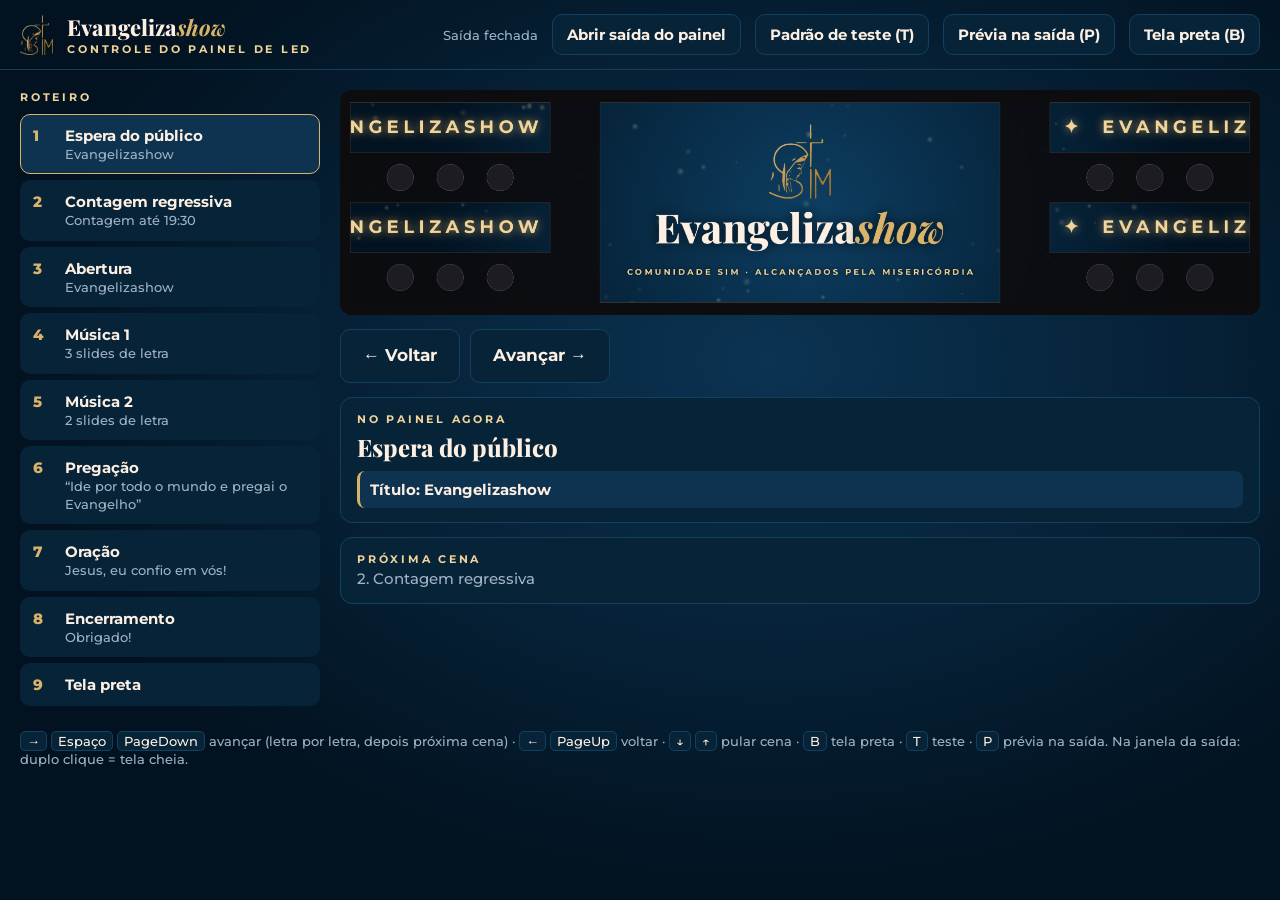
==== evangelizashow/controle.html @ 12ca3ea1 "Adiciona player do painel de LED do Evangelizashow Player em HTML para o painel P3.91 (central 4x2 m" ====
<!doctype html>
<html lang="pt-BR">
<head>
<meta charset="utf-8">
<meta name="viewport" content="width=device-width, initial-scale=1">
<title>Evangelizashow — Controle</title>
<link rel="stylesheet" href="fontes/fontes.css">
<style>
  :root {
    --fundo: #021220; --painel: #072338; --borda: #12405f; --texto: #fdf0e3;
    --suave: #9fb3c4; --ouro: #d9b36a; --ouro-claro: #f0d49a; --perigo: #c0392b;
  }
  * { box-sizing: border-box; }
  body {
    margin: 0; min-height: 100vh; color: var(--texto);
    background: radial-gradient(ellipse at 60% 40%, #0b3352 0%, var(--fundo) 70%);
    font: 15px/1.4 Montserrat, "Segoe UI", Arial, sans-serif;
  }
  header {
    display: flex; align-items: center; gap: 14px; flex-wrap: wrap;
    padding: 12px 20px; border-bottom: 1px solid var(--borda);
  }
  header img { height: 40px; }
  h1 { font: 800 22px "Playfair Display", Georgia, serif; margin: 0; }
  h1 em { color: var(--ouro); }
  .rotulo { font-weight: 700; font-size: 11px; letter-spacing: .25em; text-transform: uppercase; color: var(--ouro-claro); }
  .espaco { flex: 1; }
  button {
    font: inherit; font-weight: 700; color: var(--texto); background: var(--painel);
    border: 1px solid var(--borda); border-radius: 10px; padding: 9px 14px; cursor: pointer;
  }
  button:hover { border-color: var(--ouro); }
  button.ativo { background: var(--ouro); color: #021220; border-color: var(--ouro); }
  button.perigo.ativo { background: var(--perigo); color: #fff; border-color: var(--perigo); }
  button.grande { padding: 14px 22px; font-size: 17px; }
  #status { font-size: 13px; color: var(--suave); }
  #status.ok { color: #6fd39b; }
  main { display: grid; grid-template-columns: 300px 1fr; gap: 20px; padding: 20px; }
  @media (max-width: 860px) { main { grid-template-columns: 1fr; } }
  ol { list-style: none; margin: 8px 0 0; padding: 0; }
  #cenas li {
    padding: 10px 12px; margin-bottom: 6px; border-radius: 10px; cursor: pointer;
    background: var(--painel); border: 1px solid transparent; display: flex; gap: 10px;
  }
  #cenas li:hover { border-color: var(--borda); }
  #cenas li.atual { border-color: var(--ouro); background: #0d3350; }
  #cenas li .n { color: var(--ouro); font-weight: 800; min-width: 22px; }
  #cenas li small { display: block; color: var(--suave); }
  canvas { width: 100%; display: block; border-radius: 12px; background: #0d0d10; }
  .comandos { display: flex; gap: 10px; flex-wrap: wrap; margin: 14px 0; }
  .cartao { background: var(--painel); border: 1px solid var(--borda); border-radius: 12px; padding: 14px 16px; margin-bottom: 14px; }
  .cartao h2 { font: 800 24px "Playfair Display", Georgia, serif; margin: 4px 0 8px; }
  #letras li {
    padding: 8px 10px; border-radius: 8px; cursor: pointer; white-space: pre-line;
    color: var(--suave); border-left: 3px solid transparent;
  }
  #letras li:hover { background: #0b2c45; }
  #letras li.atual { color: var(--texto); background: #0d3350; border-left-color: var(--ouro); font-weight: 700; }
  #proxima { color: var(--suave); }
  footer { padding: 0 20px 20px; color: var(--suave); font-size: 13px; }
  kbd { background: var(--painel); border: 1px solid var(--borda); border-radius: 5px; padding: 1px 6px; font-family: inherit; color: var(--texto); }
</style>
</head>
<body>
<header>
  <img src="midia/logo.png" alt="">
  <div>
    <h1>Evangeliza<em>show</em></h1>
    <div class="rotulo">Controle do painel de LED</div>
  </div>
  <div class="espaco"></div>
  <span id="status">Saída fechada</span>
  <button id="abrir">Abrir saída do painel</button>
  <button id="teste">Padrão de teste (T)</button>
  <button id="previa">Prévia na saída (P)</button>
  <button id="blackout" class="perigo">Tela preta (B)</button>
</header>

<main>
  <section>
    <div class="rotulo">Roteiro</div>
    <ol id="cenas"></ol>
  </section>
  <section>
    <canvas id="tela" width="1800" height="440"></canvas>
    <div class="comandos">
      <button class="grande" id="voltar">← Voltar</button>
      <button class="grande" id="avancar">Avançar →</button>
    </div>
    <div class="cartao">
      <div class="rotulo">No painel agora</div>
      <h2 id="atual"></h2>
      <ol id="letras"></ol>
    </div>
    <div class="cartao">
      <div class="rotulo">Próxima cena</div>
      <div id="proxima"></div>
    </div>
  </section>
</main>

<footer>
  <kbd>→</kbd> <kbd>Espaço</kbd> <kbd>PageDown</kbd> avançar (letra por letra, depois próxima cena) ·
  <kbd>←</kbd> <kbd>PageUp</kbd> voltar · <kbd>↓</kbd> <kbd>↑</kbd> pular cena ·
  <kbd>B</kbd> tela preta · <kbd>T</kbd> teste · <kbd>P</kbd> prévia na saída.
  Na janela da saída: duplo clique = tela cheia.
</footer>

<script src="config.js"></script>
<script src="roteiro.js"></script>
<script src="motor.js"></script>
<script>
  const $ = id => document.getElementById(id);
  const motor = new LED.Motor($('tela'), { previa: true });
  motor.iniciar();
  let estado = Object.assign({}, motor.estado);
  let saida = null;

  function aplicar(e, enviar) {
    estado = e;
    motor.setEstado(e);
    if (enviar && saida && !saida.closed) saida.postMessage({ tipo: 'estado', estado: e }, '*');
    desenharInterface();
  }

  function comando(cmd) {
    aplicar(LED.comandar(estado, cmd, ROTEIRO), true);
  }

  function resumo(c) {
    if (c.contagem) return c.contagem.ate ? `Contagem até ${c.contagem.ate}` : `Contagem de ${c.contagem.minutos} min`;
    if (c.letras) return `${c.letras.length} slides de letra`;
    return (c.titulo || '').replace(/\*/g, '').replace(/\n/g, ' ');
  }

  function desenharInterface() {
    const cenas = ROTEIRO.cenas, c = cenas[estado.cena];
    $('cenas').innerHTML = '';
    cenas.forEach((cena, i) => {
      const li = document.createElement('li');
      li.className = i === estado.cena ? 'atual' : '';
      li.innerHTML = `<span class="n">${i + 1}</span><div><b></b><small></small></div>`;
      li.querySelector('b').textContent = cena.nome;
      li.querySelector('small').textContent = resumo(cena);
      li.onclick = () => comando({ cena: i });
      $('cenas').appendChild(li);
    });
    document.querySelector('#cenas li.atual').scrollIntoView({ block: 'nearest' });

    $('atual').textContent = c.nome;
    $('letras').innerHTML = '';
    const itens = [c.titulo ? `Título: ${c.titulo.replace(/\*/g, '')}` : 'Abertura da cena'].concat(c.letras || []);
    if (c.letras || c.titulo) {
      itens.forEach((txt, i) => {
        const li = document.createElement('li');
        li.textContent = txt;
        li.className = i - 1 === estado.linha ? 'atual' : '';
        li.onclick = () => comando({ cena: estado.cena, linha: i - 1 });
        $('letras').appendChild(li);
      });
    }
    const prox = cenas[estado.cena + 1];
    $('proxima').textContent = prox ? `${estado.cena + 2}. ${prox.nome}` : 'Fim do roteiro';

    $('blackout').classList.toggle('ativo', estado.blackout);
    $('teste').classList.toggle('ativo', estado.teste);
    $('previa').classList.toggle('ativo', estado.preview);
  }

  $('abrir').onclick = () => {
    saida = window.open('saida.html', 'saida-led', 'popup=yes,width=1920,height=1080');
  };
  $('avancar').onclick = () => comando('avancar');
  $('voltar').onclick = () => comando('voltar');
  $('blackout').onclick = () => comando('blackout');
  $('teste').onclick = () => comando('teste');
  $('previa').onclick = () => comando('previa');

  addEventListener('keydown', ev => {
    const cmd = LED.teclaParaComando(ev);
    if (!cmd) return;
    ev.preventDefault();
    comando(cmd);
  });

  addEventListener('message', ev => {
    if (!ev.data) return;
    if (ev.data.tipo === 'pronto' && saida) saida.postMessage({ tipo: 'estado', estado: estado }, '*');
    if (ev.data.tipo === 'estado') aplicar(ev.data.estado, false);
  });

  setInterval(() => {
    const aberta = saida && !saida.closed;
    $('status').textContent = aberta ? '● Saída conectada' : 'Saída fechada';
    $('status').className = aberta ? 'ok' : '';
  }, 1000);

  desenharInterface();
</script>
</body>
</html>
---- evangelizashow/fontes/fontes.css ----
/* Fontes da identidade (Google Fonts, licença OFL) — locais para funcionar sem internet. */
@font-face {
  font-family: 'Playfair Display';
  font-style: italic;
  font-weight: 700;
  src: url(PlayfairDisplay-italic.woff2) format('woff2');
  unicode-range: U+0000-00FF, U+0131, U+0152-0153, U+02BB-02BC, U+02C6, U+02DA, U+02DC, U+0304, U+0308, U+0329, U+2000-206F, U+20AC, U+2122, U+2191, U+2193, U+2212, U+2215, U+FEFF, U+FFFD;
}
@font-face {
  font-family: 'Playfair Display';
  font-style: normal;
  font-weight: 700;
  src: url(PlayfairDisplay-normal.woff2) format('woff2');
  unicode-range: U+0000-00FF, U+0131, U+0152-0153, U+02BB-02BC, U+02C6, U+02DA, U+02DC, U+0304, U+0308, U+0329, U+2000-206F, U+20AC, U+2122, U+2191, U+2193, U+2212, U+2215, U+FEFF, U+FFFD;
}
@font-face {
  font-family: 'Playfair Display';
  font-style: normal;
  font-weight: 800;
  src: url(PlayfairDisplay-normal.woff2) format('woff2');
  unicode-range: U+0000-00FF, U+0131, U+0152-0153, U+02BB-02BC, U+02C6, U+02DA, U+02DC, U+0304, U+0308, U+0329, U+2000-206F, U+20AC, U+2122, U+2191, U+2193, U+2212, U+2215, U+FEFF, U+FFFD;
}
@font-face {
  font-family: 'Montserrat';
  font-style: normal;
  font-weight: 500;
  src: url(Montserrat-normal.woff2) format('woff2');
  unicode-range: U+0000-00FF, U+0131, U+0152-0153, U+02BB-02BC, U+02C6, U+02DA, U+02DC, U+0304, U+0308, U+0329, U+2000-206F, U+20AC, U+2122, U+2191, U+2193, U+2212, U+2215, U+FEFF, U+FFFD;
}
@font-face {
  font-family: 'Montserrat';
  font-style: normal;
  font-weight: 600;
  src: url(Montserrat-normal.woff2) format('woff2');
  unicode-range: U+0000-00FF, U+0131, U+0152-0153, U+02BB-02BC, U+02C6, U+02DA, U+02DC, U+0304, U+0308, U+0329, U+2000-206F, U+20AC, U+2122, U+2191, U+2193, U+2212, U+2215, U+FEFF, U+FFFD;
}
@font-face {
  font-family: 'Montserrat';
  font-style: normal;
  font-weight: 700;
  src: url(Montserrat-normal.woff2) format('woff2');
  unicode-range: U+0000-00FF, U+0131, U+0152-0153, U+02BB-02BC, U+02C6, U+02DA, U+02DC, U+0304, U+0308, U+0329, U+2000-206F, U+20AC, U+2122, U+2191, U+2193, U+2212, U+2215, U+FEFF, U+FFFD;
}
@font-face {
  font-family: 'Montserrat';
  font-style: normal;
  font-weight: 800;
  src: url(Montserrat-normal.woff2) format('woff2');
  unicode-range: U+0000-00FF, U+0131, U+0152-0153, U+02BB-02BC, U+02C6, U+02DA, U+02DC, U+0304, U+0308, U+0329, U+2000-206F, U+20AC, U+2122, U+2191, U+2193, U+2212, U+2215, U+FEFF, U+FFFD;
}
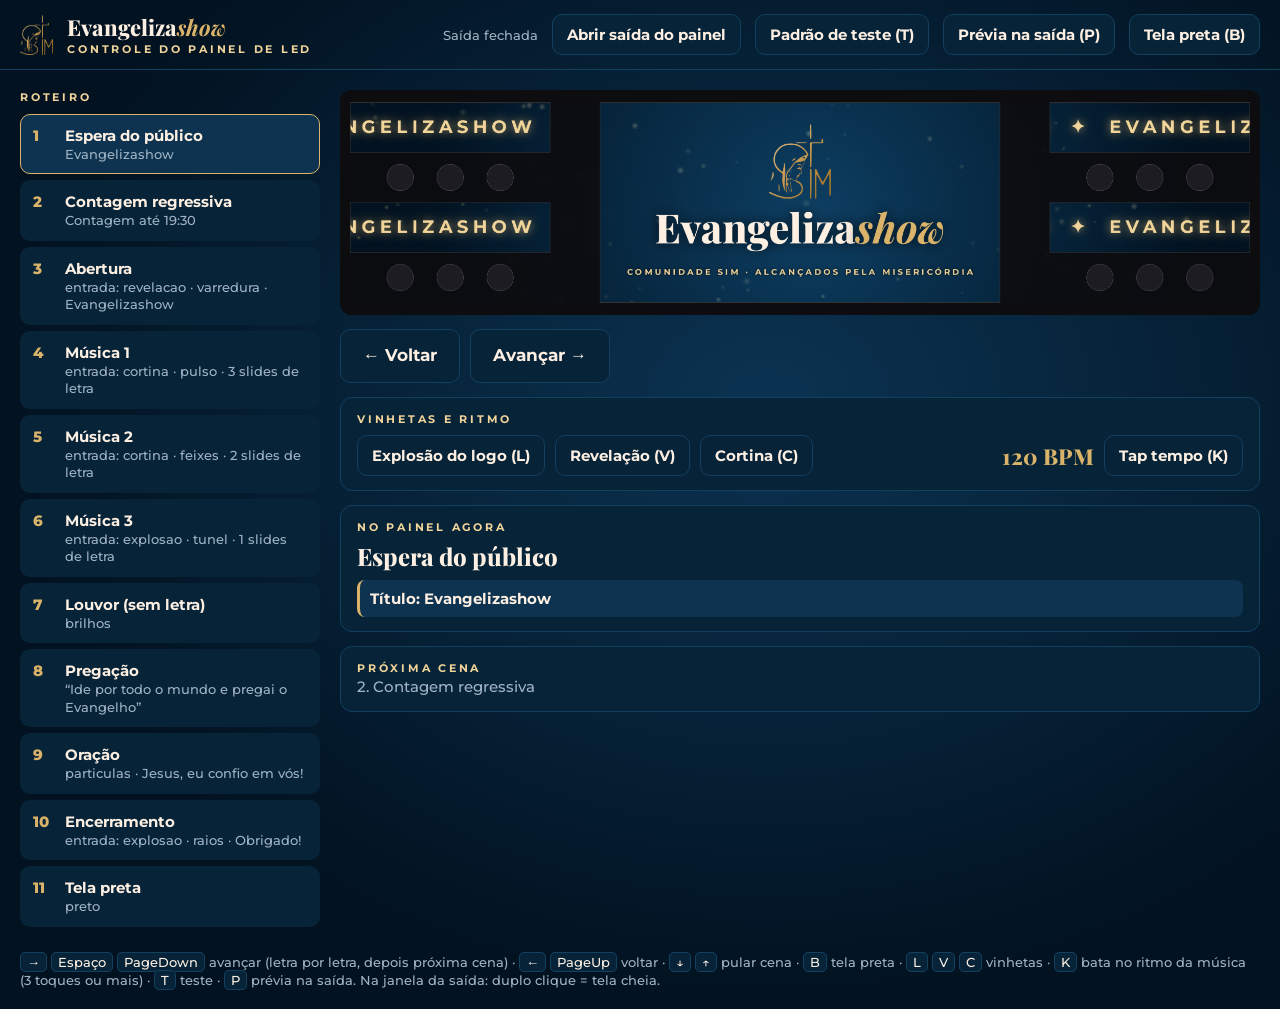
==== commit d6915a4d: "Adiciona efeitos de show e vinhetas com o logo ao painel Fundos que pulsam na batida (varredura, pul" ====
--- a/evangelizashow/controle.html
+++ b/evangelizashow/controle.html
@@ -57,6 +57,8 @@
   #letras li:hover { background: #0b2c45; }
   #letras li.atual { color: var(--texto); background: #0d3350; border-left-color: var(--ouro); font-weight: 700; }
   #proxima { color: var(--suave); }
+  .efeitos { display: flex; gap: 10px; flex-wrap: wrap; align-items: center; margin-top: 8px; }
+  #bpm { font: 800 22px "Playfair Display", Georgia, serif; color: var(--ouro); min-width: 90px; }
   footer { padding: 0 20px 20px; color: var(--suave); font-size: 13px; }
   kbd { background: var(--painel); border: 1px solid var(--borda); border-radius: 5px; padding: 1px 6px; font-family: inherit; color: var(--texto); }
 </style>
@@ -88,6 +90,17 @@
       <button class="grande" id="avancar">Avançar →</button>
     </div>
     <div class="cartao">
+      <div class="rotulo">Vinhetas e ritmo</div>
+      <div class="efeitos">
+        <button data-cmd="vinheta:explosao">Explosão do logo (L)</button>
+        <button data-cmd="vinheta:revelacao">Revelação (V)</button>
+        <button data-cmd="vinheta:cortina">Cortina (C)</button>
+        <div class="espaco"></div>
+        <span id="bpm"></span>
+        <button data-cmd="tap">Tap tempo (K)</button>
+      </div>
+    </div>
+    <div class="cartao">
       <div class="rotulo">No painel agora</div>
       <h2 id="atual"></h2>
       <ol id="letras"></ol>
@@ -102,13 +115,15 @@
 <footer>
   <kbd>→</kbd> <kbd>Espaço</kbd> <kbd>PageDown</kbd> avançar (letra por letra, depois próxima cena) ·
   <kbd>←</kbd> <kbd>PageUp</kbd> voltar · <kbd>↓</kbd> <kbd>↑</kbd> pular cena ·
-  <kbd>B</kbd> tela preta · <kbd>T</kbd> teste · <kbd>P</kbd> prévia na saída.
+  <kbd>B</kbd> tela preta · <kbd>L</kbd> <kbd>V</kbd> <kbd>C</kbd> vinhetas ·
+  <kbd>K</kbd> bata no ritmo da música (3 toques ou mais) · <kbd>T</kbd> teste · <kbd>P</kbd> prévia na saída.
   Na janela da saída: duplo clique = tela cheia.
 </footer>
 
 <script src="config.js"></script>
 <script src="roteiro.js"></script>
 <script src="motor.js"></script>
+<script src="show.js"></script>
 <script>
   const $ = id => document.getElementById(id);
   const motor = new LED.Motor($('tela'), { previa: true });
@@ -129,8 +144,12 @@
 
   function resumo(c) {
     if (c.contagem) return c.contagem.ate ? `Contagem até ${c.contagem.ate}` : `Contagem de ${c.contagem.minutos} min`;
-    if (c.letras) return `${c.letras.length} slides de letra`;
-    return (c.titulo || '').replace(/\*/g, '').replace(/\n/g, ' ');
+    const partes = [];
+    if (c.entrada) partes.push(`entrada: ${c.entrada}`);
+    if (c.fundo && typeof c.fundo === 'string') partes.push(c.fundo);
+    if (c.letras) partes.push(`${c.letras.length} slides de letra`);
+    else if (c.titulo) partes.push(c.titulo.replace(/\*/g, '').replace(/\n/g, ' '));
+    return partes.join(' · ');
   }
 
   function desenharInterface() {
@@ -165,6 +184,7 @@
     $('blackout').classList.toggle('ativo', estado.blackout);
     $('teste').classList.toggle('ativo', estado.teste);
     $('previa').classList.toggle('ativo', estado.preview);
+    $('bpm').textContent = `${(estado.ritmo || { bpm: ROTEIRO.bpm || 120 }).bpm} BPM`;
   }
 
   $('abrir').onclick = () => {
@@ -175,6 +195,9 @@
   $('blackout').onclick = () => comando('blackout');
   $('teste').onclick = () => comando('teste');
   $('previa').onclick = () => comando('previa');
+  document.querySelectorAll('[data-cmd]').forEach(b => { b.onclick = () => comando(b.dataset.cmd); });
+  // Sem isso, o Espaço do passador "clicaria" de novo no último botão usado.
+  addEventListener('click', ev => { const b = ev.target.closest('button'); if (b) b.blur(); });
 
   addEventListener('keydown', ev => {
     const cmd = LED.teclaParaComando(ev);
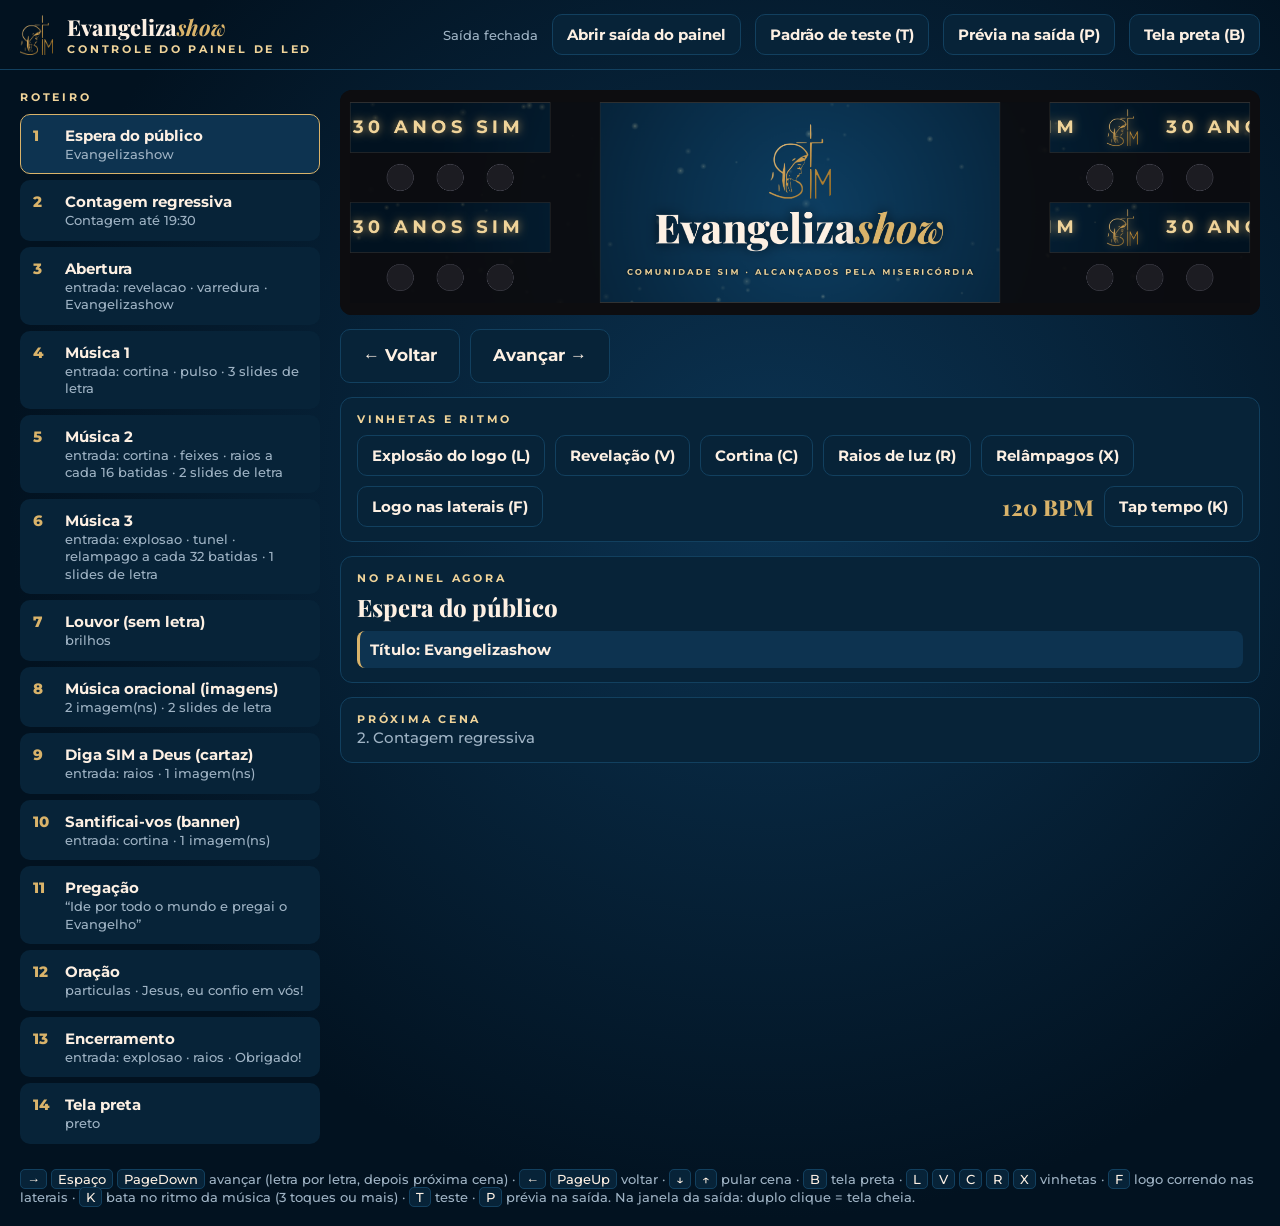
==== commit 05825345: "Adiciona logo nas laterais, raios, relâmpagos e galeria de imagens Faixa das tiras com o logo altern" ====
--- a/evangelizashow/controle.html
+++ b/evangelizashow/controle.html
@@ -95,6 +95,9 @@
         <button data-cmd="vinheta:explosao">Explosão do logo (L)</button>
         <button data-cmd="vinheta:revelacao">Revelação (V)</button>
         <button data-cmd="vinheta:cortina">Cortina (C)</button>
+        <button data-cmd="vinheta:raios">Raios de luz (R)</button>
+        <button data-cmd="vinheta:relampago">Relâmpagos (X)</button>
+        <button data-cmd="faixa" id="faixa">Logo nas laterais (F)</button>
         <div class="espaco"></div>
         <span id="bpm"></span>
         <button data-cmd="tap">Tap tempo (K)</button>
@@ -115,7 +118,8 @@
 <footer>
   <kbd>→</kbd> <kbd>Espaço</kbd> <kbd>PageDown</kbd> avançar (letra por letra, depois próxima cena) ·
   <kbd>←</kbd> <kbd>PageUp</kbd> voltar · <kbd>↓</kbd> <kbd>↑</kbd> pular cena ·
-  <kbd>B</kbd> tela preta · <kbd>L</kbd> <kbd>V</kbd> <kbd>C</kbd> vinhetas ·
+  <kbd>B</kbd> tela preta · <kbd>L</kbd> <kbd>V</kbd> <kbd>C</kbd> <kbd>R</kbd> <kbd>X</kbd> vinhetas ·
+  <kbd>F</kbd> logo correndo nas laterais ·
   <kbd>K</kbd> bata no ritmo da música (3 toques ou mais) · <kbd>T</kbd> teste · <kbd>P</kbd> prévia na saída.
   Na janela da saída: duplo clique = tela cheia.
 </footer>
@@ -147,6 +151,8 @@
     const partes = [];
     if (c.entrada) partes.push(`entrada: ${c.entrada}`);
     if (c.fundo && typeof c.fundo === 'string') partes.push(c.fundo);
+    if (c.fundo && c.fundo.imagens) partes.push(`${c.fundo.imagens.length} imagem(ns)`);
+    if (c.automatico) partes.push(`${c.automatico.vinheta} a cada ${c.automatico.aCada || 16} batidas`);
     if (c.letras) partes.push(`${c.letras.length} slides de letra`);
     else if (c.titulo) partes.push(c.titulo.replace(/\*/g, '').replace(/\n/g, ' '));
     return partes.join(' · ');
@@ -184,6 +190,7 @@
     $('blackout').classList.toggle('ativo', estado.blackout);
     $('teste').classList.toggle('ativo', estado.teste);
     $('previa').classList.toggle('ativo', estado.preview);
+    $('faixa').classList.toggle('ativo', !!estado.faixa);
     $('bpm').textContent = `${(estado.ritmo || { bpm: ROTEIRO.bpm || 120 }).bpm} BPM`;
   }
 
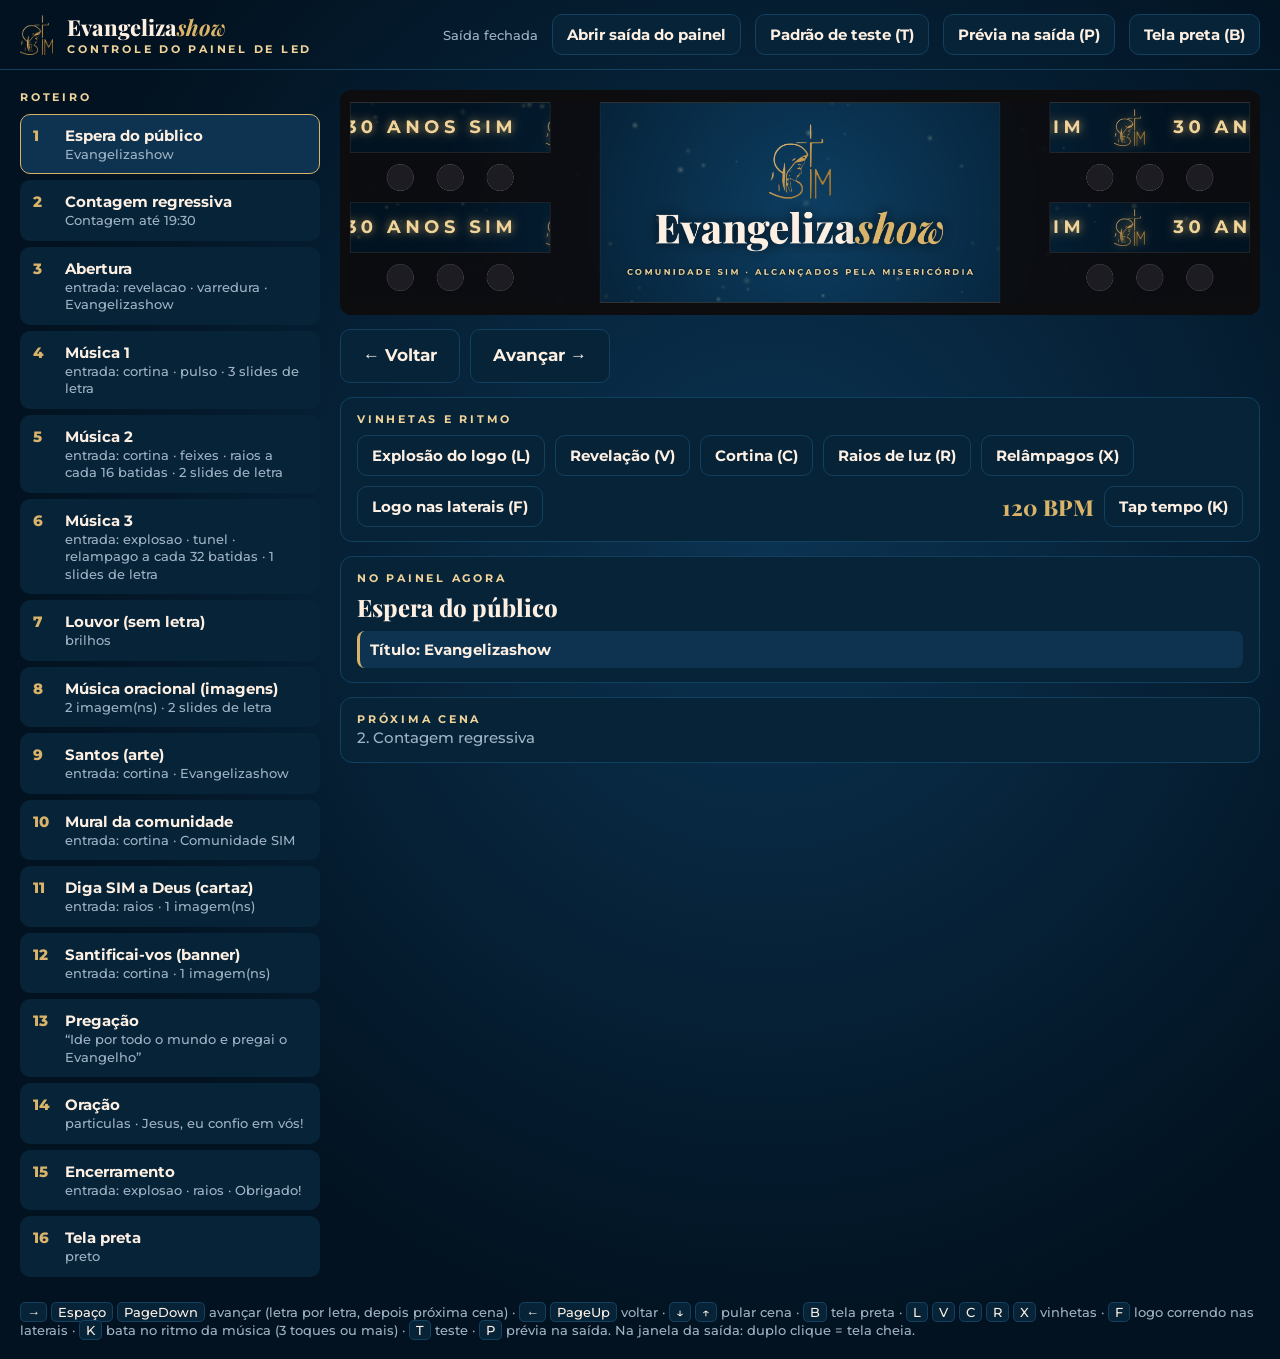
==== commit f95472ea: "Adiciona mural de rostos da comunidade e ferramenta de recorte Ferramenta (OpenCV, sem internet) que" ====
--- a/evangelizashow/controle.html
+++ b/evangelizashow/controle.html
@@ -126,6 +126,7 @@
 
 <script src="config.js"></script>
 <script src="roteiro.js"></script>
+<script src="midia/rostos/rostos.js"></script>
 <script src="motor.js"></script>
 <script src="show.js"></script>
 <script>
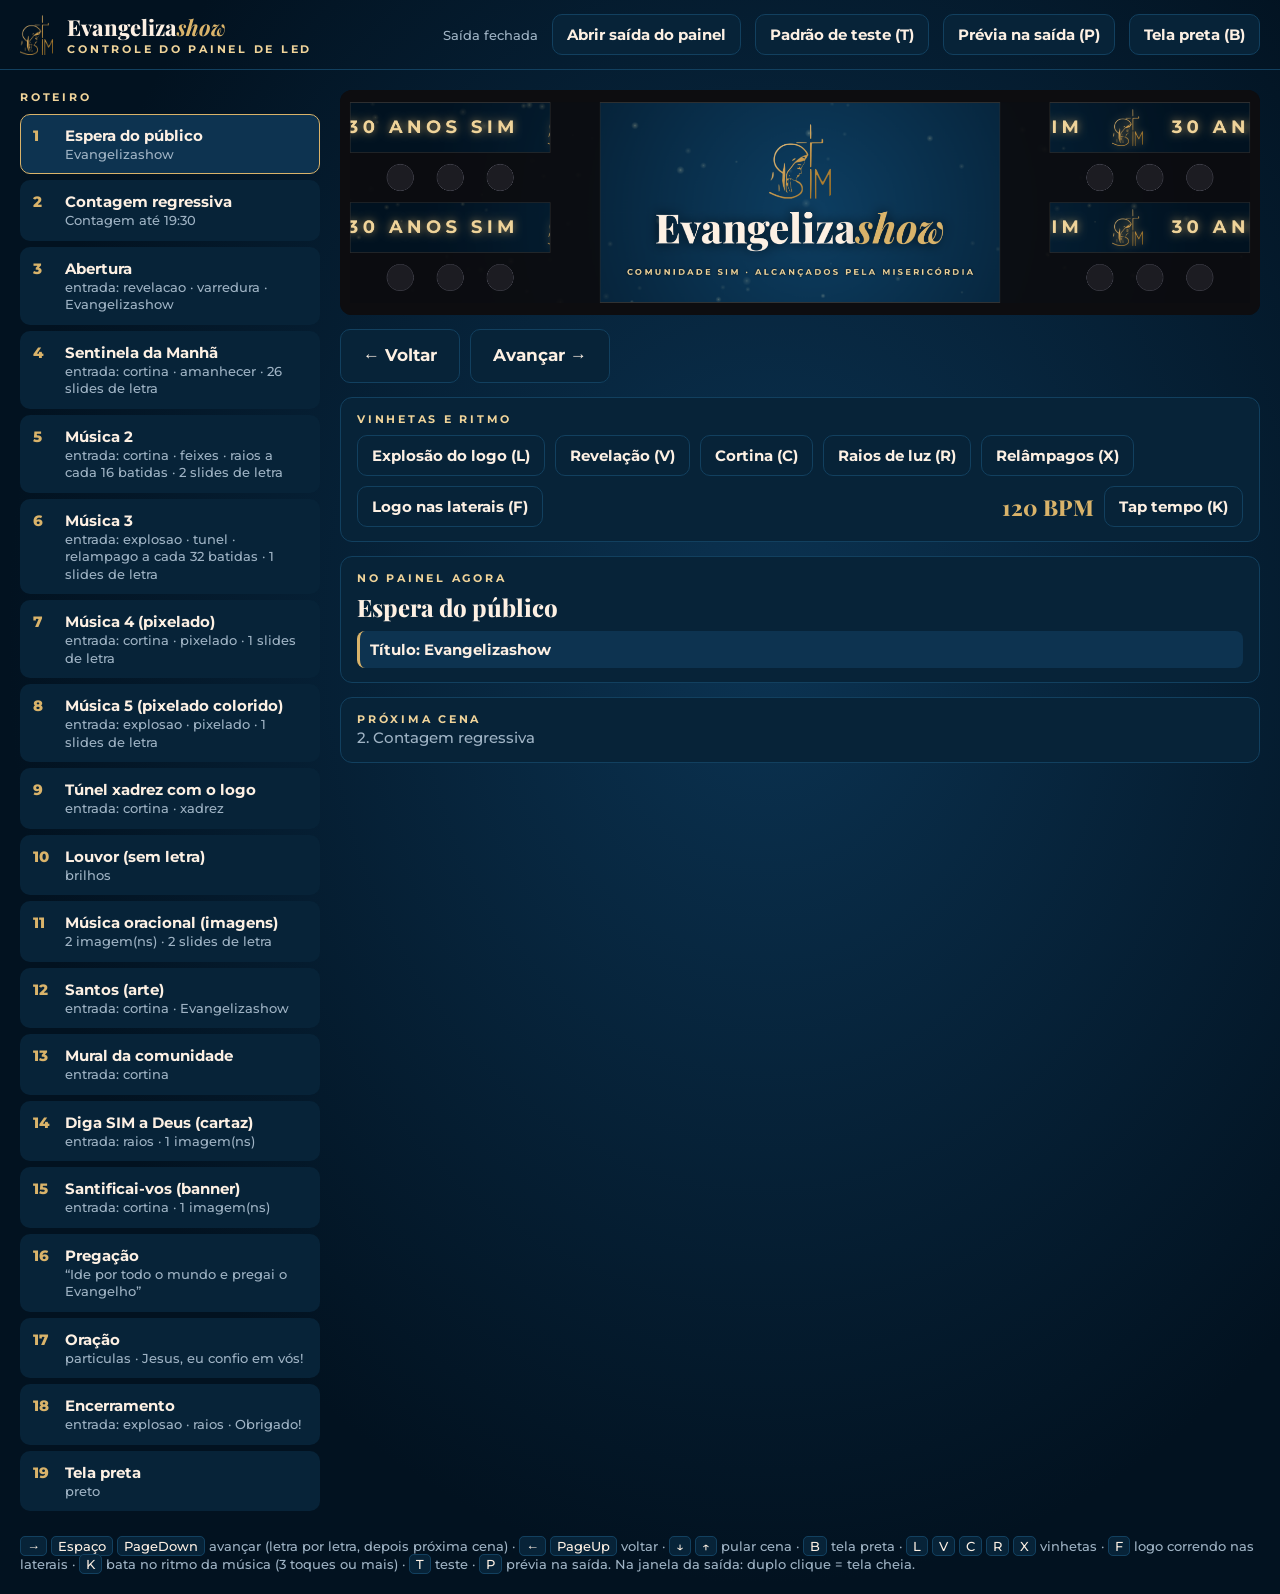
==== commit 3a43a4ac: "Adiciona "Sentinela da Manhã" com fundo de amanhecer que segue a letra Slides da letra podem definir" ====
--- a/evangelizashow/controle.html
+++ b/evangelizashow/controle.html
@@ -175,7 +175,8 @@
 
     $('atual').textContent = c.nome;
     $('letras').innerHTML = '';
-    const itens = [c.titulo ? `Título: ${c.titulo.replace(/\*/g, '')}` : 'Abertura da cena'].concat(c.letras || []);
+    const itens = [c.titulo ? `Título: ${c.titulo.replace(/\*/g, '')}` : 'Abertura da cena']
+      .concat((c.letras || []).map(sl => (typeof sl === 'string' ? sl : sl.texto).replace(/\*/g, '')));
     if (c.letras || c.titulo) {
       itens.forEach((txt, i) => {
         const li = document.createElement('li');
